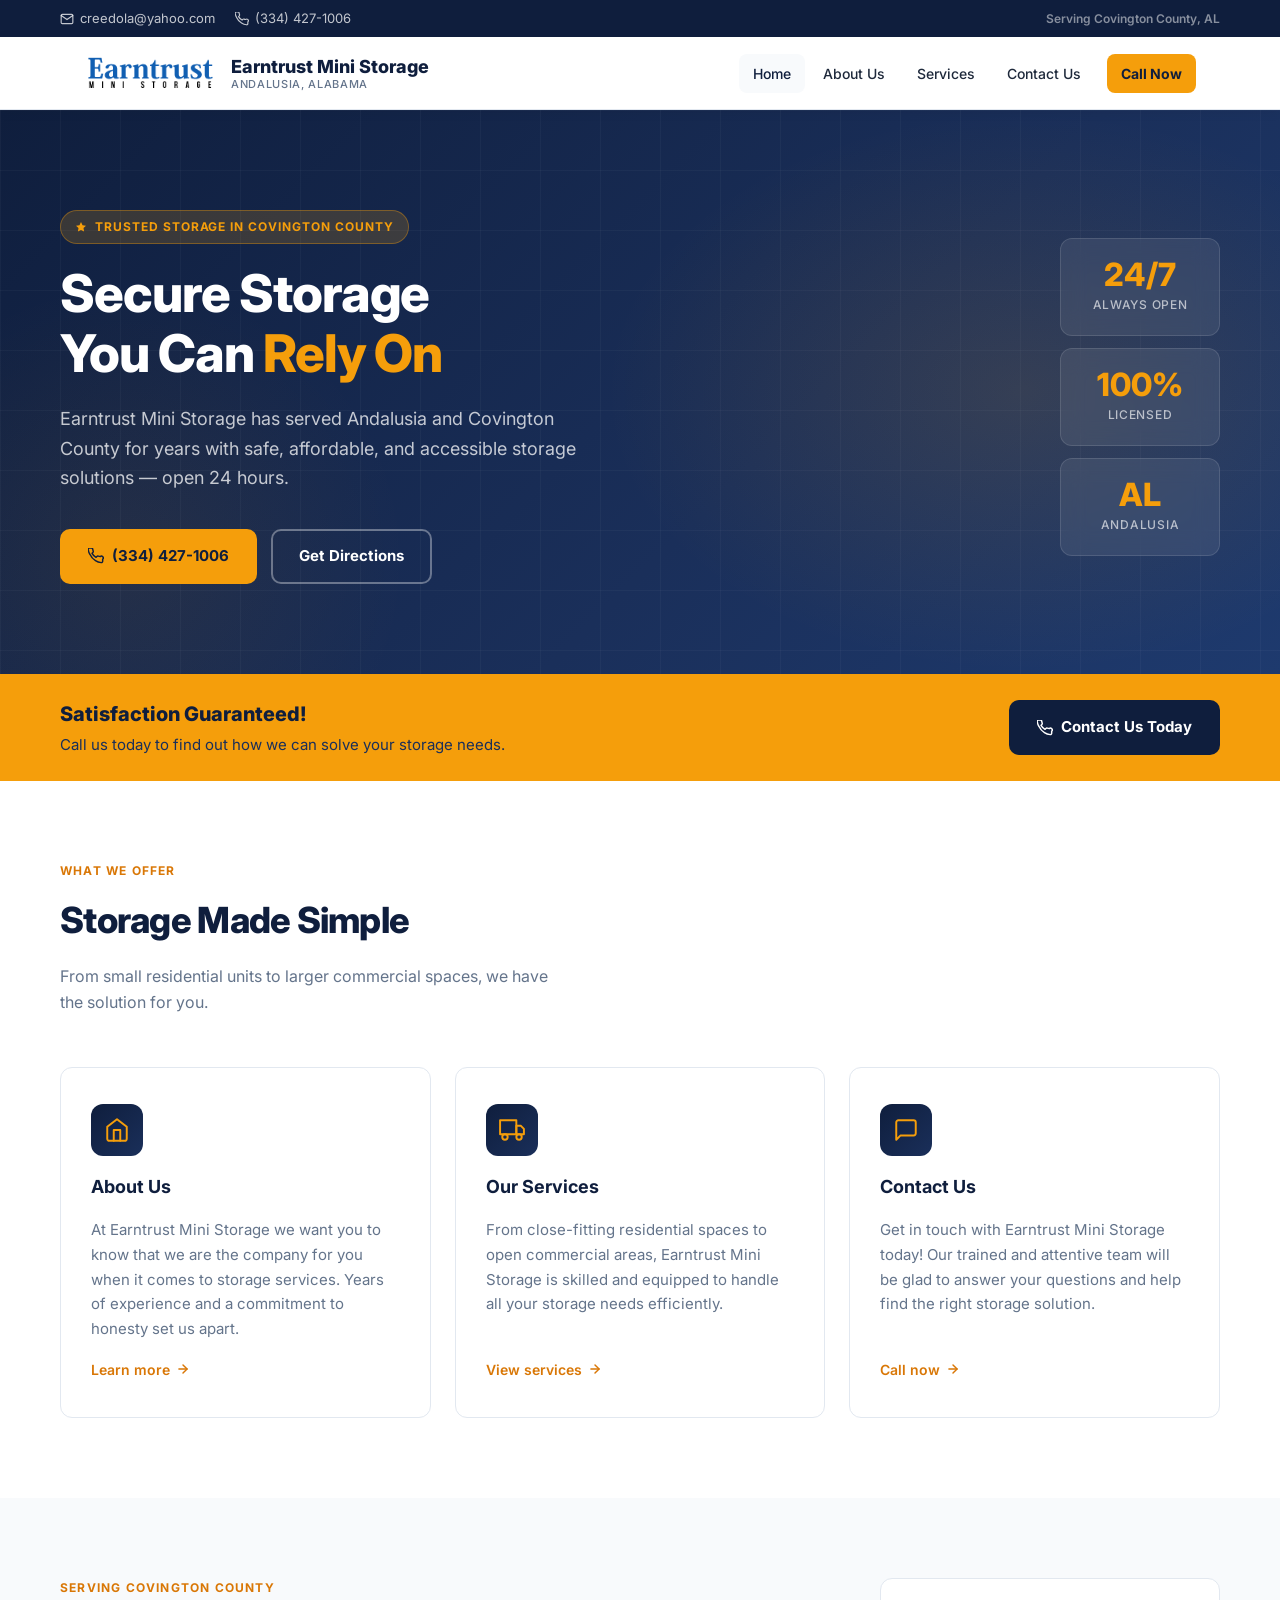
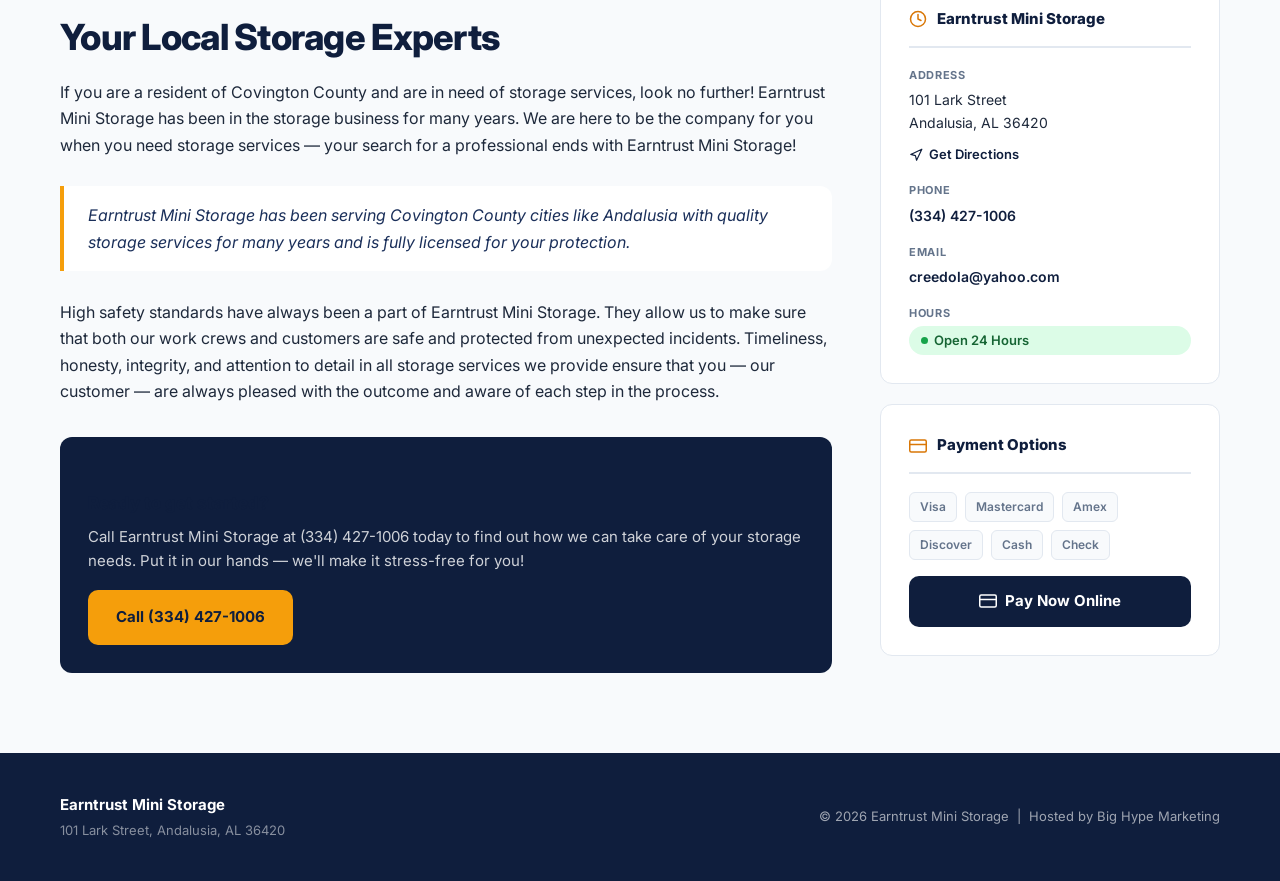
==== index.html @ 769987d8 "Add modern redesign of Earntrust Mini Storage site Rebuilt as a clean, self-contained index.html wit" ====
<!DOCTYPE html>
<html lang="en-US">
<head>
  <meta charset="UTF-8">
  <meta name="viewport" content="width=device-width, initial-scale=1">
  <title>Earntrust Mini Storage | Andalusia, AL</title>
  <link rel="icon" href="./favicon.ico">
  <link rel="preconnect" href="https://fonts.googleapis.com">
  <link rel="preconnect" href="https://fonts.gstatic.com" crossorigin>
  <link href="https://fonts.googleapis.com/css2?family=Inter:wght@400;500;600;700;800&display=swap" rel="stylesheet">
  <style>
    *, *::before, *::after { box-sizing: border-box; margin: 0; padding: 0; }

    :root {
      --navy:   #0f1e3d;
      --navy2:  #1a2f5a;
      --amber:  #f59e0b;
      --amber2: #d97706;
      --light:  #f8fafc;
      --white:  #ffffff;
      --text:   #1e293b;
      --muted:  #64748b;
      --border: #e2e8f0;
      --radius: 12px;
      --shadow: 0 4px 24px rgba(15,30,61,.10);
      --transition: .22s ease;
      --max-w: 1160px;
    }

    html { scroll-behavior: smooth; }

    body {
      font-family: 'Inter', system-ui, sans-serif;
      font-size: 16px;
      color: var(--text);
      background: var(--light);
      line-height: 1.65;
    }

    a { color: inherit; text-decoration: none; }
    img { display: block; max-width: 100%; }

    /* ─── TOPBAR ─────────────────────────────── */
    .topbar {
      background: var(--navy);
      color: rgba(255,255,255,.75);
      font-size: 13px;
      padding: 8px 24px;
    }
    .topbar-inner {
      max-width: var(--max-w);
      margin: 0 auto;
      display: flex;
      justify-content: space-between;
      align-items: center;
      flex-wrap: wrap;
      gap: 8px;
    }
    .topbar a { color: rgba(255,255,255,.75); transition: color var(--transition); }
    .topbar a:hover { color: var(--amber); }
    .topbar-contact { display: flex; gap: 20px; flex-wrap: wrap; }
    .topbar-contact span { display: flex; align-items: center; gap: 6px; }

    /* ─── HEADER / NAV ───────────────────────── */
    .site-header {
      background: var(--white);
      border-bottom: 1px solid var(--border);
      position: sticky;
      top: 0;
      z-index: 100;
      box-shadow: 0 2px 12px rgba(0,0,0,.06);
    }
    .header-inner {
      max-width: var(--max-w);
      margin: 0 auto;
      padding: 0 24px;
      display: flex;
      align-items: center;
      justify-content: space-between;
      gap: 24px;
      height: 72px;
    }
    .logo {
      display: flex;
      align-items: center;
      gap: 12px;
      font-weight: 800;
      font-size: 18px;
      color: var(--navy);
      flex-shrink: 0;
    }
    .logo img { height: 44px; width: auto; }
    .logo-text { line-height: 1.2; }
    .logo-text small { display: block; font-weight: 500; font-size: 11px; color: var(--muted); letter-spacing: .06em; text-transform: uppercase; }

    nav { display: flex; align-items: center; gap: 4px; }
    nav a {
      padding: 8px 14px;
      border-radius: 8px;
      font-size: 14px;
      font-weight: 500;
      color: var(--text);
      transition: background var(--transition), color var(--transition);
    }
    nav a:hover, nav a.active { background: var(--light); color: var(--navy); }
    nav a.nav-cta {
      background: var(--amber);
      color: var(--navy);
      font-weight: 700;
      margin-left: 8px;
    }
    nav a.nav-cta:hover { background: var(--amber2); }

    /* Mobile hamburger */
    .nav-toggle {
      display: none;
      flex-direction: column;
      gap: 5px;
      cursor: pointer;
      padding: 6px;
      border: none;
      background: none;
    }
    .nav-toggle span {
      display: block;
      width: 24px;
      height: 2px;
      background: var(--navy);
      border-radius: 2px;
      transition: var(--transition);
    }

    /* ─── HERO ───────────────────────────────── */
    .hero {
      background: linear-gradient(135deg, var(--navy) 0%, var(--navy2) 60%, #1e3a6e 100%);
      color: var(--white);
      padding: 100px 24px 90px;
      position: relative;
      overflow: hidden;
    }
    .hero::before {
      content: '';
      position: absolute;
      inset: 0;
      background:
        radial-gradient(ellipse 600px 400px at 80% 50%, rgba(245,158,11,.12) 0%, transparent 70%),
        radial-gradient(ellipse 400px 400px at 10% 80%, rgba(245,158,11,.07) 0%, transparent 70%);
      pointer-events: none;
    }
    /* Decorative grid pattern */
    .hero::after {
      content: '';
      position: absolute;
      inset: 0;
      background-image:
        linear-gradient(rgba(255,255,255,.03) 1px, transparent 1px),
        linear-gradient(90deg, rgba(255,255,255,.03) 1px, transparent 1px);
      background-size: 60px 60px;
      pointer-events: none;
    }
    .hero-inner {
      max-width: var(--max-w);
      margin: 0 auto;
      position: relative;
      z-index: 1;
      display: grid;
      grid-template-columns: 1fr auto;
      gap: 48px;
      align-items: center;
    }
    .hero-badge {
      display: inline-flex;
      align-items: center;
      gap: 8px;
      background: rgba(245,158,11,.18);
      border: 1px solid rgba(245,158,11,.35);
      color: var(--amber);
      font-size: 12px;
      font-weight: 700;
      letter-spacing: .08em;
      text-transform: uppercase;
      padding: 6px 14px;
      border-radius: 999px;
      margin-bottom: 20px;
    }
    .hero h1 {
      font-size: clamp(32px, 5vw, 52px);
      font-weight: 800;
      line-height: 1.15;
      margin-bottom: 20px;
      letter-spacing: -.02em;
    }
    .hero h1 em {
      font-style: normal;
      color: var(--amber);
    }
    .hero p {
      font-size: 18px;
      color: rgba(255,255,255,.75);
      max-width: 520px;
      margin-bottom: 36px;
    }
    .hero-actions { display: flex; gap: 14px; flex-wrap: wrap; align-items: center; }
    .btn {
      display: inline-flex;
      align-items: center;
      gap: 8px;
      padding: 13px 26px;
      border-radius: 10px;
      font-weight: 700;
      font-size: 15px;
      transition: all var(--transition);
      cursor: pointer;
      border: 2px solid transparent;
    }
    .btn-primary {
      background: var(--amber);
      color: var(--navy);
    }
    .btn-primary:hover { background: var(--amber2); transform: translateY(-1px); box-shadow: 0 8px 20px rgba(245,158,11,.35); }
    .btn-outline {
      background: transparent;
      color: var(--white);
      border-color: rgba(255,255,255,.35);
    }
    .btn-outline:hover { border-color: var(--white); background: rgba(255,255,255,.08); }

    /* Hero stat card */
    .hero-stats {
      display: flex;
      flex-direction: column;
      gap: 12px;
      flex-shrink: 0;
    }
    .stat-card {
      background: rgba(255,255,255,.08);
      border: 1px solid rgba(255,255,255,.12);
      backdrop-filter: blur(12px);
      border-radius: var(--radius);
      padding: 20px 28px;
      text-align: center;
      min-width: 160px;
    }
    .stat-card .num {
      font-size: 32px;
      font-weight: 800;
      color: var(--amber);
      line-height: 1;
      margin-bottom: 4px;
    }
    .stat-card .lbl {
      font-size: 12px;
      color: rgba(255,255,255,.65);
      font-weight: 500;
      text-transform: uppercase;
      letter-spacing: .06em;
    }

    /* ─── CTA STRIP ──────────────────────────── */
    .cta-strip {
      background: var(--amber);
      padding: 24px;
    }
    .cta-strip-inner {
      max-width: var(--max-w);
      margin: 0 auto;
      display: flex;
      align-items: center;
      justify-content: space-between;
      gap: 20px;
      flex-wrap: wrap;
    }
    .cta-strip h2 { font-size: 20px; font-weight: 800; color: var(--navy); }
    .cta-strip p { color: var(--navy2); font-size: 15px; margin-top: 2px; }
    .btn-dark {
      background: var(--navy);
      color: var(--white);
      white-space: nowrap;
      flex-shrink: 0;
    }
    .btn-dark:hover { background: var(--navy2); transform: translateY(-1px); }

    /* ─── FEATURES ───────────────────────────── */
    .features {
      padding: 80px 24px;
      background: var(--white);
    }
    .section-label {
      font-size: 12px;
      font-weight: 700;
      letter-spacing: .1em;
      text-transform: uppercase;
      color: var(--amber2);
      margin-bottom: 10px;
    }
    .section-title {
      font-size: clamp(24px, 3vw, 36px);
      font-weight: 800;
      color: var(--navy);
      letter-spacing: -.02em;
      margin-bottom: 12px;
    }
    .section-sub {
      color: var(--muted);
      font-size: 16px;
      max-width: 500px;
      margin-bottom: 52px;
    }
    .features-inner { max-width: var(--max-w); margin: 0 auto; }
    .feature-grid {
      display: grid;
      grid-template-columns: repeat(3, 1fr);
      gap: 24px;
    }
    .feature-card {
      border: 1px solid var(--border);
      border-radius: var(--radius);
      padding: 36px 30px;
      transition: all var(--transition);
      display: flex;
      flex-direction: column;
      gap: 16px;
    }
    .feature-card:hover {
      border-color: var(--amber);
      box-shadow: var(--shadow);
      transform: translateY(-3px);
    }
    .feature-icon {
      width: 52px;
      height: 52px;
      border-radius: 12px;
      background: linear-gradient(135deg, var(--navy) 0%, var(--navy2) 100%);
      display: flex;
      align-items: center;
      justify-content: center;
      flex-shrink: 0;
    }
    .feature-icon svg { width: 26px; height: 26px; color: var(--amber); fill: none; stroke: currentColor; stroke-width: 1.8; stroke-linecap: round; stroke-linejoin: round; }
    .feature-card h3 { font-size: 18px; font-weight: 700; color: var(--navy); }
    .feature-card p { color: var(--muted); font-size: 15px; flex: 1; }
    .feature-link {
      display: inline-flex;
      align-items: center;
      gap: 6px;
      font-size: 14px;
      font-weight: 600;
      color: var(--amber2);
      transition: gap var(--transition);
    }
    .feature-link:hover { gap: 10px; }

    /* ─── MAIN CONTENT ───────────────────────── */
    .content-section {
      padding: 80px 24px;
      background: var(--light);
    }
    .content-inner {
      max-width: var(--max-w);
      margin: 0 auto;
      display: grid;
      grid-template-columns: 1fr 340px;
      gap: 48px;
      align-items: start;
    }

    /* Article */
    .article-body { font-size: 16px; color: var(--text); }
    .article-body p { margin-bottom: 18px; }
    .article-body blockquote {
      border-left: 4px solid var(--amber);
      padding: 16px 24px;
      background: var(--white);
      border-radius: 0 var(--radius) var(--radius) 0;
      margin: 28px 0;
      font-size: 16px;
      color: var(--navy2);
      font-style: italic;
    }
    .article-body h4 {
      font-size: 16px;
      font-weight: 700;
      color: var(--navy);
      margin-top: 24px;
    }
    .article-cta {
      margin-top: 32px;
      padding: 28px;
      background: var(--navy);
      border-radius: var(--radius);
      color: var(--white);
    }
    .article-cta p { color: rgba(255,255,255,.8); margin-bottom: 16px; font-size: 15px; }
    .article-cta .btn-primary { align-self: flex-start; }

    /* Sidebar */
    .sidebar { display: flex; flex-direction: column; gap: 20px; }
    .sidebar-card {
      background: var(--white);
      border: 1px solid var(--border);
      border-radius: var(--radius);
      padding: 28px;
    }
    .sidebar-card h4 {
      font-size: 15px;
      font-weight: 800;
      color: var(--navy);
      margin-bottom: 18px;
      padding-bottom: 14px;
      border-bottom: 2px solid var(--border);
      display: flex;
      align-items: center;
      gap: 10px;
    }
    .sidebar-card h4 svg { width: 18px; height: 18px; color: var(--amber2); flex-shrink: 0; fill: none; stroke: currentColor; stroke-width: 2; stroke-linecap: round; stroke-linejoin: round; }
    .info-row {
      display: flex;
      flex-direction: column;
      gap: 4px;
      margin-bottom: 16px;
      font-size: 14px;
    }
    .info-row:last-child { margin-bottom: 0; }
    .info-row strong { font-size: 11px; font-weight: 700; text-transform: uppercase; letter-spacing: .06em; color: var(--muted); }
    .info-row a { color: var(--navy); font-weight: 600; }
    .info-row a:hover { color: var(--amber2); }

    /* Hours badge */
    .hours-badge {
      display: inline-flex;
      align-items: center;
      gap: 6px;
      background: #dcfce7;
      color: #166534;
      font-size: 13px;
      font-weight: 600;
      padding: 4px 12px;
      border-radius: 999px;
    }
    .hours-badge::before { content: ''; width: 7px; height: 7px; border-radius: 50%; background: #16a34a; display: block; }

    /* Payment options */
    .payment-chips {
      display: flex;
      flex-wrap: wrap;
      gap: 8px;
      margin-top: 4px;
    }
    .chip {
      background: var(--light);
      border: 1px solid var(--border);
      border-radius: 6px;
      padding: 4px 10px;
      font-size: 12px;
      font-weight: 600;
      color: var(--muted);
    }

    .pay-now-btn {
      display: flex;
      align-items: center;
      justify-content: center;
      gap: 8px;
      width: 100%;
      padding: 13px;
      background: var(--navy);
      color: var(--white);
      border-radius: 10px;
      font-weight: 700;
      font-size: 15px;
      transition: all var(--transition);
      margin-top: 16px;
    }
    .pay-now-btn:hover { background: var(--navy2); transform: translateY(-1px); box-shadow: 0 6px 16px rgba(15,30,61,.2); }
    .pay-now-btn svg { width: 18px; height: 18px; fill: none; stroke: currentColor; stroke-width: 2; stroke-linecap: round; stroke-linejoin: round; }

    .map-link {
      display: flex;
      align-items: center;
      gap: 6px;
      font-size: 13px;
      font-weight: 600;
      color: var(--amber2);
    }
    .map-link svg { width: 14px; height: 14px; fill: none; stroke: currentColor; stroke-width: 2; stroke-linecap: round; stroke-linejoin: round; }
    .map-link:hover { color: var(--amber); }

    /* ─── FOOTER ─────────────────────────────── */
    footer {
      background: var(--navy);
      color: rgba(255,255,255,.6);
      padding: 40px 24px;
    }
    .footer-inner {
      max-width: var(--max-w);
      margin: 0 auto;
      display: flex;
      justify-content: space-between;
      align-items: center;
      flex-wrap: wrap;
      gap: 16px;
    }
    .footer-brand {
      font-size: 15px;
      font-weight: 700;
      color: var(--white);
    }
    .footer-brand small { display: block; font-size: 13px; font-weight: 400; color: rgba(255,255,255,.5); margin-top: 2px; }
    footer a { color: rgba(255,255,255,.6); transition: color var(--transition); }
    footer a:hover { color: var(--amber); }

    /* ─── RESPONSIVE ─────────────────────────── */
    @media (max-width: 900px) {
      .hero-inner { grid-template-columns: 1fr; }
      .hero-stats { flex-direction: row; }
      .stat-card { min-width: 0; flex: 1; }
      .feature-grid { grid-template-columns: 1fr; }
      .content-inner { grid-template-columns: 1fr; }
    }
    @media (max-width: 700px) {
      nav { display: none; }
      nav.open { display: flex; flex-direction: column; position: absolute; top: 72px; left: 0; right: 0; background: var(--white); border-bottom: 1px solid var(--border); padding: 16px; gap: 4px; box-shadow: 0 8px 24px rgba(0,0,0,.1); }
      nav.open a { padding: 12px 16px; }
      .nav-toggle { display: flex; }
      .site-header { position: relative; }
      .hero-stats { display: none; }
      .cta-strip-inner { flex-direction: column; text-align: center; }
      .header-inner { position: relative; }
    }
    @media (max-width: 500px) {
      .feature-grid { grid-template-columns: 1fr; }
      .hero { padding: 60px 20px 60px; }
    }
  </style>
</head>
<body>

  <!-- TOP BAR -->
  <div class="topbar">
    <div class="topbar-inner">
      <div class="topbar-contact">
        <span>
          <svg width="14" height="14" fill="none" stroke="currentColor" stroke-width="2" stroke-linecap="round" stroke-linejoin="round" viewBox="0 0 24 24"><path d="M4 4h16c1.1 0 2 .9 2 2v12c0 1.1-.9 2-2 2H4c-1.1 0-2-.9-2-2V6c0-1.1.9-2 2-2z"/><polyline points="22,6 12,13 2,6"/></svg>
          <a href="mailto:creedola@yahoo.com">creedola@yahoo.com</a>
        </span>
        <span>
          <svg width="14" height="14" fill="none" stroke="currentColor" stroke-width="2" stroke-linecap="round" stroke-linejoin="round" viewBox="0 0 24 24"><path d="M22 16.92v3a2 2 0 01-2.18 2 19.79 19.79 0 01-8.63-3.07A19.5 19.5 0 013.07 9.81 19.79 19.79 0 01.1 1.21 2 2 0 012.07 0h3a2 2 0 012 1.72c.127.96.361 1.903.7 2.81a2 2 0 01-.45 2.11L6.09 7.91a16 16 0 006 6l1.27-1.27a2 2 0 012.11-.45c.907.339 1.85.573 2.81.7A2 2 0 0122 16.92z"/></svg>
          <a href="tel:13344271006">(334) 427-1006</a>
        </span>
      </div>
      <div style="font-size:12px;font-weight:600;color:rgba(255,255,255,.5);">Serving Covington County, AL</div>
    </div>
  </div>

  <!-- HEADER -->
  <header class="site-header">
    <div class="header-inner">
      <a href="#" class="logo">
        <img src="./Earntrust Mini Storage_files/earntrust-logo.png" alt="Earntrust Mini Storage" onerror="this.style.display='none'">
        <div class="logo-text">
          Earntrust Mini Storage
          <small>Andalusia, Alabama</small>
        </div>
      </a>
      <button class="nav-toggle" id="navToggle" aria-label="Toggle navigation">
        <span></span><span></span><span></span>
      </button>
      <nav id="mainNav">
        <a href="#" class="active">Home</a>
        <a href="#about">About Us</a>
        <a href="#services">Services</a>
        <a href="#contact">Contact Us</a>
        <a href="tel:13344271006" class="nav-cta">Call Now</a>
      </nav>
    </div>
  </header>

  <!-- HERO -->
  <section class="hero">
    <div class="hero-inner">
      <div>
        <div class="hero-badge">
          <svg width="12" height="12" viewBox="0 0 24 24" fill="currentColor"><path d="M12 2l3.09 6.26L22 9.27l-5 4.87 1.18 6.88L12 17.77l-6.18 3.25L7 14.14 2 9.27l6.91-1.01L12 2z"/></svg>
          Trusted Storage in Covington County
        </div>
        <h1>Secure Storage<br>You Can <em>Rely On</em></h1>
        <p>Earntrust Mini Storage has served Andalusia and Covington County for years with safe, affordable, and accessible storage solutions — open 24 hours.</p>
        <div class="hero-actions">
          <a href="tel:13344271006" class="btn btn-primary">
            <svg width="16" height="16" fill="none" stroke="currentColor" stroke-width="2.2" stroke-linecap="round" stroke-linejoin="round" viewBox="0 0 24 24"><path d="M22 16.92v3a2 2 0 01-2.18 2 19.79 19.79 0 01-8.63-3.07A19.5 19.5 0 013.07 9.81 19.79 19.79 0 01.1 1.21 2 2 0 012.07 0h3a2 2 0 012 1.72c.127.96.361 1.903.7 2.81a2 2 0 01-.45 2.11L6.09 7.91a16 16 0 006 6l1.27-1.27a2 2 0 012.11-.45c.907.339 1.85.573 2.81.7A2 2 0 0122 16.92z"/></svg>
            (334) 427-1006
          </a>
          <a href="#contact" class="btn btn-outline">Get Directions</a>
        </div>
      </div>
      <div class="hero-stats">
        <div class="stat-card">
          <div class="num">24/7</div>
          <div class="lbl">Always Open</div>
        </div>
        <div class="stat-card">
          <div class="num">100%</div>
          <div class="lbl">Licensed</div>
        </div>
        <div class="stat-card">
          <div class="num">AL</div>
          <div class="lbl">Andalusia</div>
        </div>
      </div>
    </div>
  </section>

  <!-- CTA STRIP -->
  <div class="cta-strip">
    <div class="cta-strip-inner">
      <div>
        <h2>Satisfaction Guaranteed!</h2>
        <p>Call us today to find out how we can solve your storage needs.</p>
      </div>
      <a href="tel:13344271006" class="btn btn-dark">
        <svg width="16" height="16" fill="none" stroke="currentColor" stroke-width="2.2" stroke-linecap="round" stroke-linejoin="round" viewBox="0 0 24 24"><path d="M22 16.92v3a2 2 0 01-2.18 2 19.79 19.79 0 01-8.63-3.07A19.5 19.5 0 013.07 9.81 19.79 19.79 0 01.1 1.21 2 2 0 012.07 0h3a2 2 0 012 1.72c.127.96.361 1.903.7 2.81a2 2 0 01-.45 2.11L6.09 7.91a16 16 0 006 6l1.27-1.27a2 2 0 012.11-.45c.907.339 1.85.573 2.81.7A2 2 0 0122 16.92z"/></svg>
        Contact Us Today
      </a>
    </div>
  </div>

  <!-- FEATURES -->
  <section class="features" id="services">
    <div class="features-inner">
      <div class="section-label">What We Offer</div>
      <h2 class="section-title">Storage Made Simple</h2>
      <p class="section-sub">From small residential units to larger commercial spaces, we have the solution for you.</p>
      <div class="feature-grid">
        <div class="feature-card" id="about">
          <div class="feature-icon">
            <svg viewBox="0 0 24 24"><path d="M3 9l9-7 9 7v11a2 2 0 01-2 2H5a2 2 0 01-2-2z"/><polyline points="9 22 9 12 15 12 15 22"/></svg>
          </div>
          <h3>About Us</h3>
          <p>At Earntrust Mini Storage we want you to know that we are the company for you when it comes to storage services. Years of experience and a commitment to honesty set us apart.</p>
          <span class="feature-link">
            Learn more
            <svg width="14" height="14" fill="none" stroke="currentColor" stroke-width="2.5" stroke-linecap="round" stroke-linejoin="round" viewBox="0 0 24 24"><line x1="5" y1="12" x2="19" y2="12"/><polyline points="12 5 19 12 12 19"/></svg>
          </span>
        </div>
        <div class="feature-card">
          <div class="feature-icon">
            <svg viewBox="0 0 24 24"><rect x="1" y="3" width="15" height="13"/><polygon points="16 8 20 8 23 11 23 16 16 16 16 8"/><circle cx="5.5" cy="18.5" r="2.5"/><circle cx="18.5" cy="18.5" r="2.5"/></svg>
          </div>
          <h3>Our Services</h3>
          <p>From close-fitting residential spaces to open commercial areas, Earntrust Mini Storage is skilled and equipped to handle all your storage needs efficiently.</p>
          <span class="feature-link">
            View services
            <svg width="14" height="14" fill="none" stroke="currentColor" stroke-width="2.5" stroke-linecap="round" stroke-linejoin="round" viewBox="0 0 24 24"><line x1="5" y1="12" x2="19" y2="12"/><polyline points="12 5 19 12 12 19"/></svg>
          </span>
        </div>
        <div class="feature-card" id="contact">
          <div class="feature-icon">
            <svg viewBox="0 0 24 24"><path d="M21 15a2 2 0 01-2 2H7l-4 4V5a2 2 0 012-2h14a2 2 0 012 2z"/></svg>
          </div>
          <h3>Contact Us</h3>
          <p>Get in touch with Earntrust Mini Storage today! Our trained and attentive team will be glad to answer your questions and help find the right storage solution.</p>
          <a href="tel:13344271006" class="feature-link">
            Call now
            <svg width="14" height="14" fill="none" stroke="currentColor" stroke-width="2.5" stroke-linecap="round" stroke-linejoin="round" viewBox="0 0 24 24"><line x1="5" y1="12" x2="19" y2="12"/><polyline points="12 5 19 12 12 19"/></svg>
          </a>
        </div>
      </div>
    </div>
  </section>

  <!-- CONTENT + SIDEBAR -->
  <section class="content-section">
    <div class="content-inner">
      <!-- Article -->
      <div class="article-body">
        <div class="section-label">Serving Covington County</div>
        <h2 class="section-title">Your Local Storage Experts</h2>
        <p>If you are a resident of Covington County and are in need of storage services, look no further! Earntrust Mini Storage has been in the storage business for many years. We are here to be the company for you when you need storage services — your search for a professional ends with Earntrust Mini Storage!</p>
        <blockquote>
          Earntrust Mini Storage has been serving Covington County cities like Andalusia with quality storage services for many years and is fully licensed for your protection.
        </blockquote>
        <p>High safety standards have always been a part of Earntrust Mini Storage. They allow us to make sure that both our work crews and customers are safe and protected from unexpected incidents. Timeliness, honesty, integrity, and attention to detail in all storage services we provide ensure that you — our customer — are always pleased with the outcome and aware of each step in the process.</p>
        <div class="article-cta">
          <h4 style="font-size:17px;font-weight:800;margin-bottom:8px;">Ready to get started?</h4>
          <p>Call Earntrust Mini Storage at (334) 427-1006 today to find out how we can take care of your storage needs. Put it in our hands — we'll make it stress-free for you!</p>
          <a href="tel:13344271006" class="btn btn-primary">Call (334) 427-1006</a>
        </div>
      </div>

      <!-- Sidebar -->
      <aside class="sidebar">
        <!-- Contact info card -->
        <div class="sidebar-card">
          <h4>
            <svg viewBox="0 0 24 24"><circle cx="12" cy="12" r="10"/><polyline points="12 6 12 12 16 14"/></svg>
            Earntrust Mini Storage
          </h4>
          <div class="info-row">
            <strong>Address</strong>
            101 Lark Street<br>Andalusia, AL 36420
            <a href="https://www.google.com/maps/place/Lark+St,+Andalusia,+AL+36420" target="_blank" class="map-link" style="margin-top:6px;">
              <svg viewBox="0 0 24 24"><polygon points="3 11 22 2 13 21 11 13 3 11"/></svg>
              Get Directions
            </a>
          </div>
          <div class="info-row">
            <strong>Phone</strong>
            <a href="tel:13344271006">(334) 427-1006</a>
          </div>
          <div class="info-row">
            <strong>Email</strong>
            <a href="mailto:creedola@yahoo.com">creedola@yahoo.com</a>
          </div>
          <div class="info-row">
            <strong>Hours</strong>
            <span class="hours-badge">Open 24 Hours</span>
          </div>
        </div>

        <!-- Payment card -->
        <div class="sidebar-card">
          <h4>
            <svg viewBox="0 0 24 24"><rect x="1" y="4" width="22" height="16" rx="2" ry="2"/><line x1="1" y1="10" x2="23" y2="10"/></svg>
            Payment Options
          </h4>
          <div class="payment-chips">
            <span class="chip">Visa</span>
            <span class="chip">Mastercard</span>
            <span class="chip">Amex</span>
            <span class="chip">Discover</span>
            <span class="chip">Cash</span>
            <span class="chip">Check</span>
          </div>
          <a href="https://buy.stripe.com/test_14A28kfTAdjA6nUgE0eME00" class="pay-now-btn">
            <svg viewBox="0 0 24 24"><rect x="1" y="4" width="22" height="16" rx="2" ry="2"/><line x1="1" y1="10" x2="23" y2="10"/></svg>
            Pay Now Online
          </a>
        </div>
      </aside>
    </div>
  </section>

  <!-- FOOTER -->
  <footer>
    <div class="footer-inner">
      <div class="footer-brand">
        Earntrust Mini Storage
        <small>101 Lark Street, Andalusia, AL 36420</small>
      </div>
      <div style="font-size:13px;">
        &copy; 2026 Earntrust Mini Storage &nbsp;|&nbsp;
        Hosted by <a href="https://bighypemarketing.com/" target="_blank">Big Hype Marketing</a>
      </div>
    </div>
  </footer>

  <script>
    // Mobile nav toggle
    document.getElementById('navToggle').addEventListener('click', function() {
      document.getElementById('mainNav').classList.toggle('open');
    });
  </script>
</body>
</html>
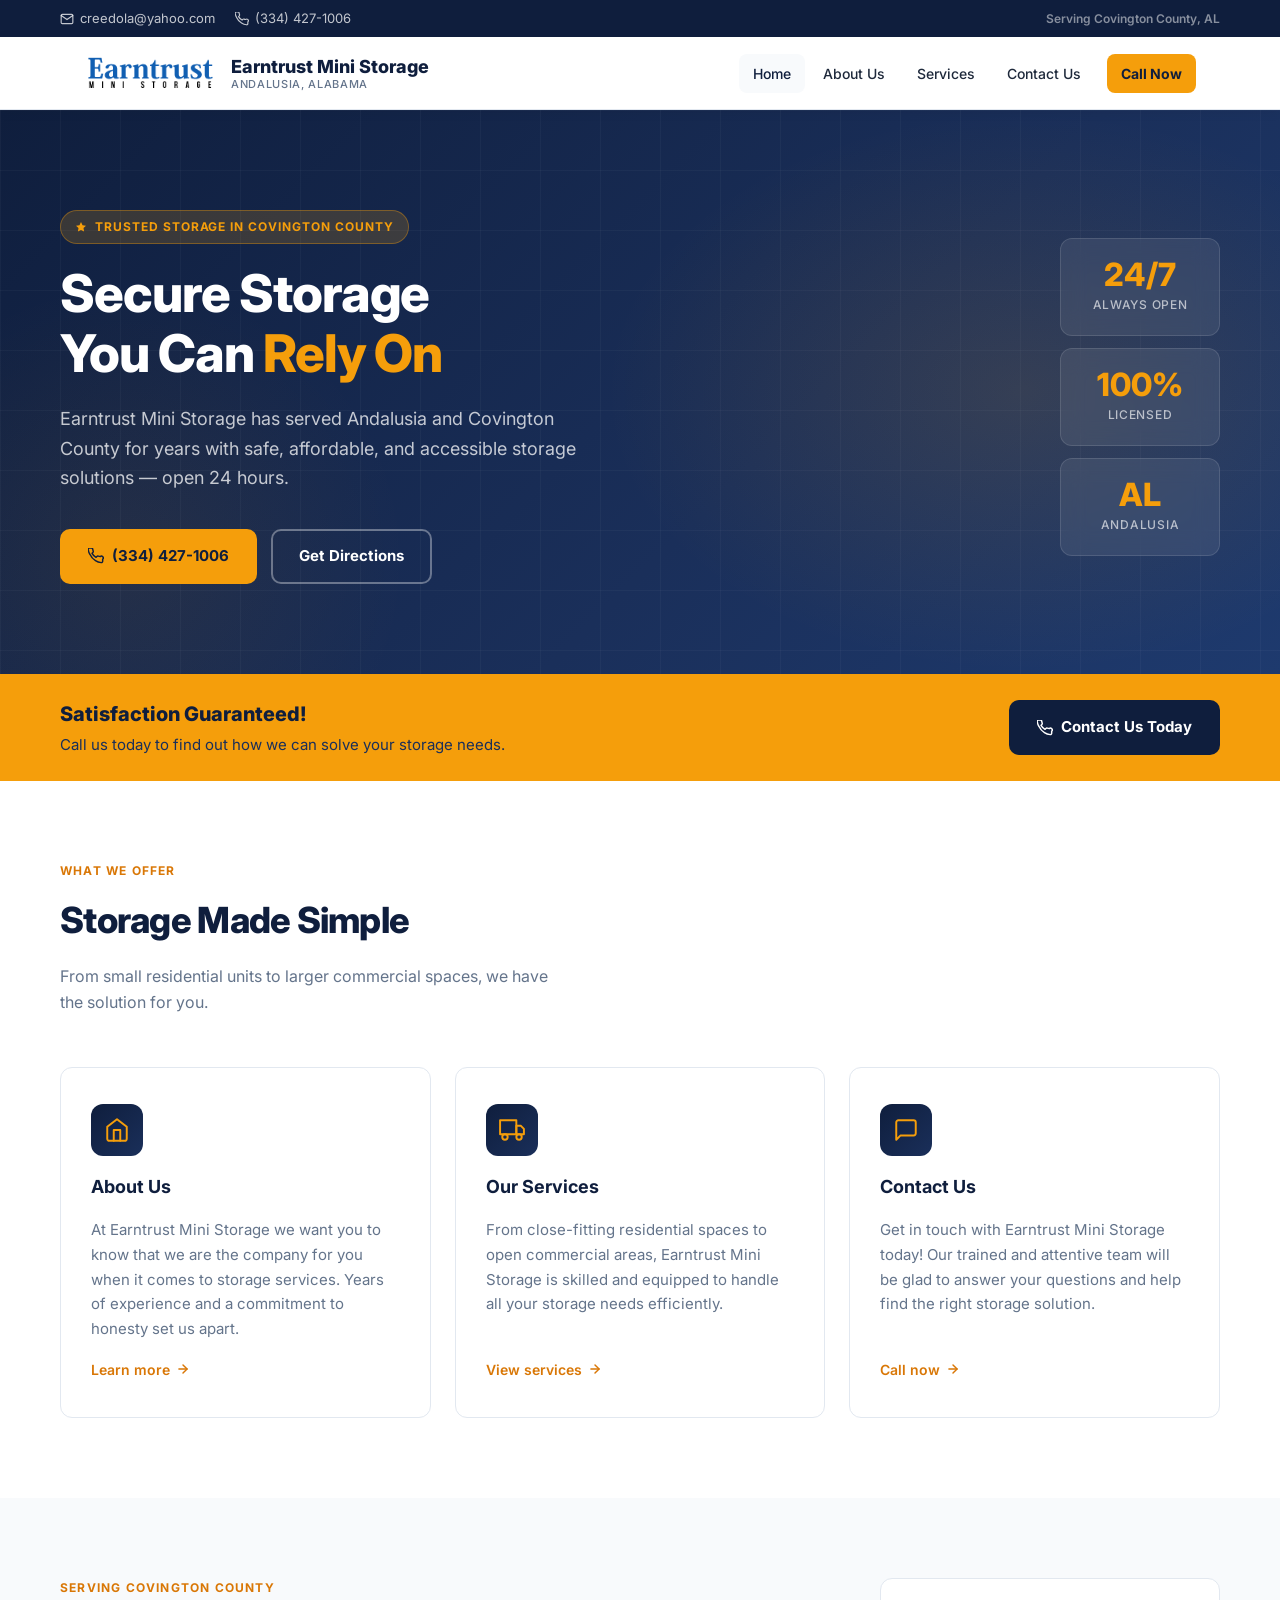
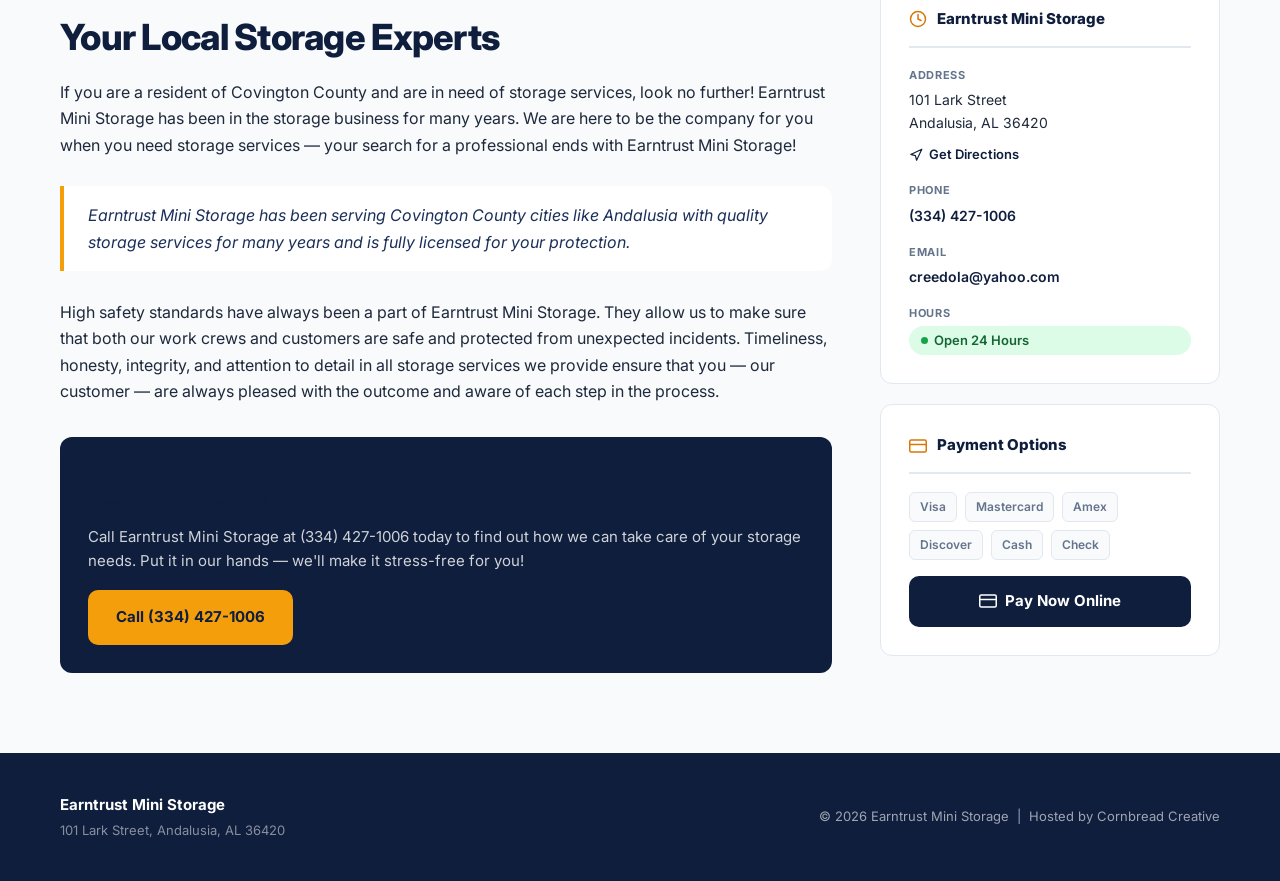
==== commit d68eb178: "Replace Big Hype Marketing with Cornbread Creative in footer Co-Authored-By: Claude Sonnet 4.6 <nore" ====
--- a/index.html
+++ b/index.html
@@ -749,7 +749,7 @@
       </div>
       <div style="font-size:13px;">
         &copy; 2026 Earntrust Mini Storage &nbsp;|&nbsp;
-        Hosted by <a href="https://bighypemarketing.com/" target="_blank">Big Hype Marketing</a>
+        Hosted by <a href="https://cornbreadcreative.com/" target="_blank">Cornbread Creative</a>
       </div>
     </div>
   </footer>
